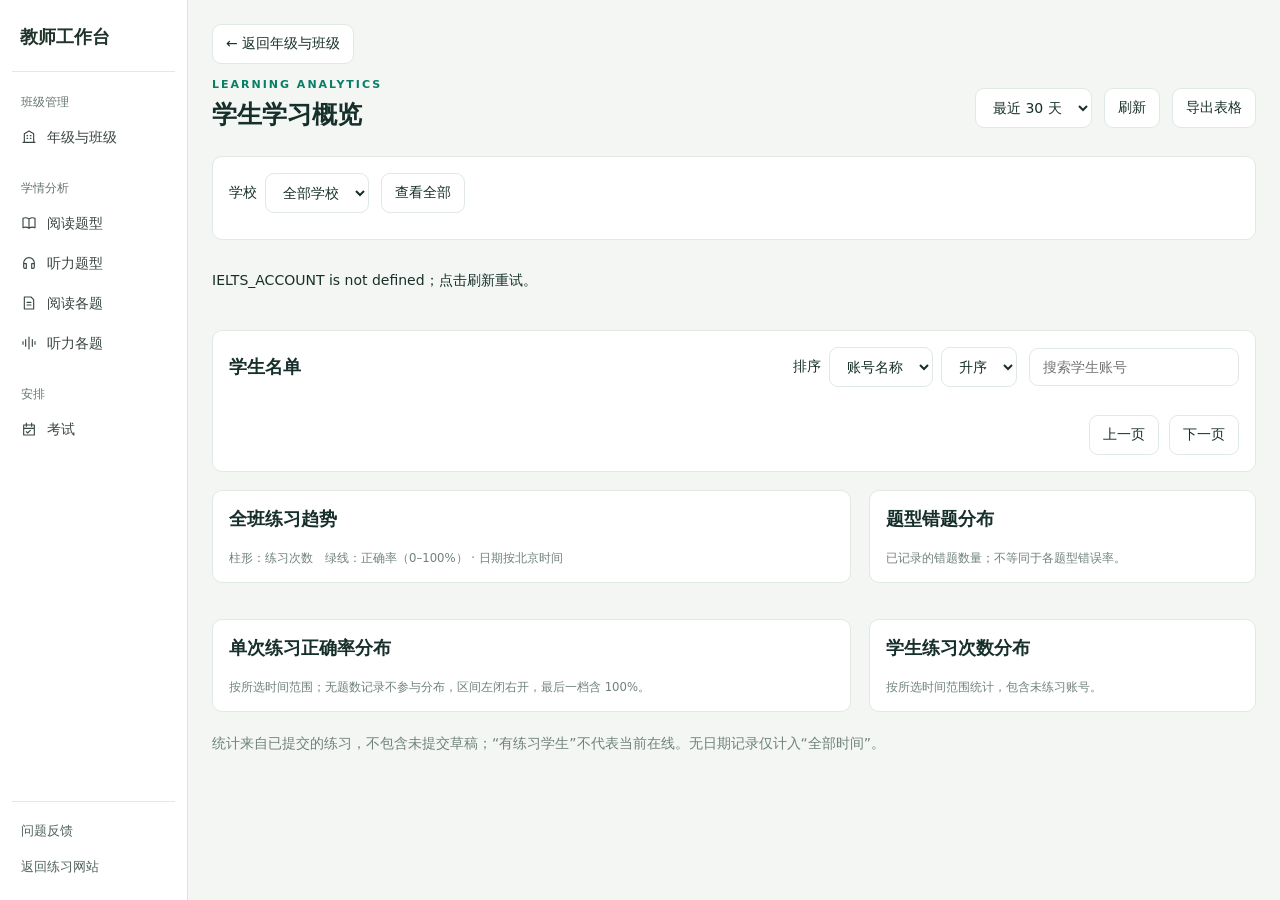
==== server/admin.html @ 612aeb86 "Publish anonymized IELTS application source and documentation" ====
<!doctype html><html lang="zh-CN"><head>
<script>globalThis.IELTS_ASSET_VERSION="20261104-cache55";</script><meta charset="utf-8"><meta name="viewport" content="width=device-width,initial-scale=1"><title>教师工作台 · IELTS</title><script src="/account-bootstrap.js?release=20261104-cache55"></script>
<style>
:root{--ink:#172f2a;--muted:#70827b;--green:#087e66;--line:#e1e9e4}*{box-sizing:border-box}body{margin:0;background:#f3f6f3;color:var(--ink);font:14px system-ui,-apple-system,sans-serif}button,input,select{font:inherit}button,select,input{border:1px solid var(--line);background:white;border-radius:9px;padding:10px 13px;color:var(--ink)}button{cursor:pointer}button:hover{border-color:var(--green)}button:disabled{opacity:.5;cursor:wait}button.active,.primary{background:var(--green);color:white;border-color:var(--green)}aside{position:fixed;inset:0 auto 0 0;width:216px;background:#143d33;color:#d7e8de;padding:32px 22px;display:flex;flex-direction:column;gap:16px}aside strong{font-size:24px;letter-spacing:1px;color:white}aside small{color:#a7c3b6;line-height:1.7}aside a{color:#d7e8de;margin-top:auto}aside button{text-align:left;background:#285044;color:white;border:0}main{margin-left:216px;padding:34px 36px;max-width:1640px}header,.toolbar{display:flex;justify-content:space-between;align-items:center;gap:12px;flex-wrap:wrap}h1{font-size:29px;margin:7px 0}h2{font-size:18px;margin:0 0 18px}h3{font-size:15px}p,small,.muted{color:var(--muted)}p{line-height:1.7}.eyebrow{letter-spacing:2px;font-size:11px;color:var(--green);font-weight:700}.cards{display:grid;grid-template-columns:repeat(4,1fr);gap:16px;margin:22px 0}.card,.panel{background:white;border:1px solid var(--line);border-radius:15px;padding:22px}.card strong{display:block;font-size:30px;margin:10px 0 4px;letter-spacing:-1px}.card span{color:var(--muted)}.grid{display:grid;grid-template-columns:1.65fr 1fr;gap:18px;margin-bottom:20px}.panel{min-width:0;margin-bottom:18px}.grid .panel{margin:0}.chart{width:100%;height:230px;display:block}.empty{text-align:center;color:var(--muted);padding:50px 20px}.table{overflow:auto}table{width:100%;border-collapse:collapse;text-align:left;font-size:13px}th{color:var(--muted);background:#f8faf8;font-weight:500}td,th{padding:14px 12px;border-bottom:1px solid var(--line);white-space:nowrap}td.wrap{white-space:normal;min-width:150px;max-width:360px;overflow-wrap:anywhere}.person{font-weight:650}.barrow{display:grid;grid-template-columns:120px 1fr 35px;gap:10px;align-items:center;margin:17px 0}.bar{height:9px;border-radius:8px;background:#edf2ee;overflow:hidden}.bar i{display:block;height:100%;background:#dc8b57;border-radius:8px}.badge{color:var(--green);background:#e6f4ee;padding:4px 8px;border-radius:6px}.error{color:#b03f39}.ok{color:var(--green)}#status{min-height:24px;padding-top:14px}#detailTitle{margin:0}#search{width:210px}.bottom{margin-top:16px;display:flex;gap:10px;align-items:center;justify-content:flex-end}dialog{border:1px solid var(--line);border-radius:16px;width:min(1000px,94vw);max-height:88vh;padding:26px;color:var(--ink)}dialog::backdrop{background:#102b2580}#answerBody{margin-top:20px}pre{white-space:pre-wrap;overflow-wrap:anywhere;background:#f7f9f7;padding:16px;max-height:300px;overflow:auto}details{margin-top:16px}summary{cursor:pointer}a{color:var(--green)}@media(max-width:1000px){aside{width:160px;padding:25px 15px}main{margin-left:160px;padding:24px 20px}.grid{grid-template-columns:1fr}}@media(max-width:650px){aside{position:static;width:auto;padding:15px;flex-direction:row;align-items:center}aside small{display:none}aside strong{font-size:18px}aside a{margin:0 0 0 auto}main{margin:0;padding:18px 12px}.cards{grid-template-columns:repeat(2,1fr);gap:9px}.card{padding:16px}.card strong{font-size:25px}h1{font-size:23px}.panel{padding:16px}.chart{height:200px}}
#sideNav{display:flex;flex-direction:column;gap:10px}#sideNav button.active{background:var(--green)}#overviewView[hidden],#chartView[hidden],#passageToolbar[hidden]{display:none}#chartBoard{display:grid;grid-template-columns:repeat(auto-fill,minmax(440px,1fr));gap:12px;align-items:start}.acc-card{padding:14px 16px}.acc-card h3{margin:0 0 4px}.acc-head,.acc-row{grid-template-columns:108px minmax(80px,1fr) 64px 58px}.acc-head{display:grid;gap:8px;color:var(--muted);font-size:12px;margin-top:8px}.acc-row{margin:7px 0}.acc-row span,.acc-fraction,.acc-row strong{font-variant-numeric:tabular-nums}.acc-fraction{text-align:right;color:#526860}.acc-row strong{text-align:right}.acc-row .bar{height:10px}.acc-row .bar i{background:var(--green)}.acc-row.low .bar i{background:#b03f39}.acc-row.low strong{color:#b03f39}.acc-q{grid-template-columns:72px minmax(80px,1fr) 64px 58px}

/* Compact teacher workspace; existing calculation and filters unchanged. */
aside{padding:24px 16px;width:204px;overflow-y:auto}aside a{margin-top:8px}aside a:last-child{margin-top:auto}main{margin-left:204px;padding:24px;max-width:1800px}#sideNav button{padding:12px;line-height:1.4}h1{font-size:25px}header p{margin:6px 0}.panel,.card{border-radius:10px;padding:16px}.cards{gap:12px;margin:16px 0}.card strong{font-size:26px;margin:6px 0}.toolbar{justify-content:flex-start;gap:12px}.toolbar label{display:inline-flex;gap:8px;align-items:center}main>header{align-items:center}main>header>.toolbar{margin-left:auto}#scopeNote{margin:10px 0 0}#studentListPanel .toolbar h2{margin:0 auto 0 0}#studentListPanel>.toolbar{margin-bottom:12px}.table{max-height:60vh;overscroll-behavior:contain}th{position:sticky;top:0;z-index:1;background:#f2f6f3}td,th{padding:11px 12px}tbody tr:hover{background:#f3f8f5}button:focus-visible,a:focus-visible,input:focus-visible,select:focus-visible{outline:2px solid #087e66;outline-offset:3px}#chartBoard{grid-template-columns:repeat(auto-fit,minmax(min(100%,390px),1fr))}#passageToolbar{margin-bottom:16px}#passagePick{max-width:min(680px,70vw)}
@media(max-width:1000px){aside{width:180px}main{margin-left:180px;padding:18px}.cards{grid-template-columns:repeat(2,1fr)}}
@media(max-width:650px){aside{position:static;width:auto;display:flex;flex-wrap:wrap;padding:12px;gap:10px}aside small{display:none}#sideNav{width:100%;display:grid;grid-template-columns:1fr 1fr;gap:6px}aside a,aside a:last-child{margin:0}main{margin:0;padding:12px}.toolbar label{flex-wrap:wrap}.toolbar input{max-width:100%}.acc-head,.acc-row{grid-template-columns:86px minmax(35px,1fr) 54px 52px;gap:6px}.acc-q{grid-template-columns:60px minmax(35px,1fr) 54px 52px}.table{max-height:65vh}#studentListPanel .toolbar{width:100%}#search{width:100%}}
aside{width:188px;padding:14px 10px 12px;gap:0;background:#102e28}main{margin-left:188px}.side-brand{display:flex;align-items:baseline;justify-content:space-between;gap:8px;padding:2px 8px 10px}.side-brand strong{font-size:15px;letter-spacing:0}.side-brand span{color:#8fb5a6;font-size:11px;letter-spacing:.08em}.side-label{margin:12px 8px 4px;color:#8fb5a6;font-size:11px;letter-spacing:.14em}#sideNav{gap:2px}#sideNav button{padding:8px 10px;border:0;border-radius:8px;background:transparent;color:#d7e8de;line-height:1.3;font-size:13px}#sideNav button:hover{background:#1c4b3f;border-color:transparent}#sideNav button.active{background:#e7f6ef;color:#0b5b49;font-weight:650}#sideNav button.active:hover{border-color:transparent}.side-links{margin-top:16px;display:flex;flex-direction:column;gap:2px;padding-top:10px;border-top:1px solid #24584a}.side-links a{margin:0;padding:8px 10px;border-radius:8px;color:#c5ddd2;text-decoration:none;font-size:13px}.side-links a:hover{background:#1c4b3f;color:white}
@media(max-width:1000px){aside{width:172px}main{margin-left:172px}}
@media(max-width:650px){aside{width:auto;padding:10px 12px;gap:8px}main{margin:0}.side-brand{width:100%;padding:0 4px}#overview,.side-label{grid-column:1/-1}.side-label{margin:6px 4px 0}.side-links{width:100%;margin-top:0;flex-direction:row;border-top:0;padding-top:0}}
</style>
<style>
/* 92fokjwdsadboi32rdfw */
aside.teacher-rail{background:#fff;color:#26352f;border-right:1px solid #dde3df;padding:24px 12px 16px}
.teacher-rail .side-brand{display:flex;align-items:center;padding:0 8px 22px;border-bottom:1px solid #e4e9e6}
.teacher-rail .side-brand strong{color:#20342b;font-size:18px;line-height:1.4;font-weight:650;letter-spacing:0}
.teacher-rail #sideNav{gap:2px}
.teacher-rail .side-label{margin:22px 9px 5px;color:#66756d;font-size:12px;font-weight:500;letter-spacing:0}
.teacher-rail #sideNav button{display:flex;align-items:center;gap:10px;padding:9px;min-height:38px;border-radius:6px;color:#39463f;background:transparent;font-size:14px;font-weight:400}
.teacher-rail #sideNav button::before{content:'';width:16px;height:16px;flex:none;background:currentColor;mask:var(--nav-icon) center/contain no-repeat;-webkit-mask:var(--nav-icon) center/contain no-repeat}
.teacher-rail #sideNav button:hover,.teacher-rail .side-links a:hover{background:#f1f4f2;color:#263a30}
.teacher-rail #sideNav button.active{background:#204c39;color:white;font-weight:600}
.teacher-rail button:focus-visible,.teacher-rail a:focus-visible{outline:2px solid #448466;outline-offset:-2px}
.teacher-rail .side-links{margin-top:auto;padding-top:12px;border-color:#e4e9e6}
.teacher-rail .side-links a{margin:0;padding:8px 9px;color:#516259;font-size:13px}
.teacher-rail .nav-toggle{display:none}
@media(max-width:650px){
aside.teacher-rail{padding:8px 12px;border-bottom:1px solid #d9e2dd}
.teacher-rail .side-brand{padding:0;border:0}
.teacher-rail .nav-toggle{display:block;margin-left:auto;background:white;color:#284538;border:1px solid #cad7d0;padding:6px 12px}
.teacher-rail .nav-toggle[aria-expanded=false]{background:white}
.teacher-rail:not(.nav-open) #sideNav,.teacher-rail:not(.nav-open) .side-links{display:none}
.teacher-rail .side-links{margin-top:4px}.teacher-rail .side-label{margin:8px 8px 0}
}
#overview{--nav-icon:url("data:image/svg+xml,%3Csvg xmlns='http://www.w3.org/2000/svg' viewBox='0 0 24 24' fill='none' stroke='black' stroke-width='1.7' stroke-linejoin='round' stroke-linecap='round'%3E%3Cpath d='M3 20h18M5 20V7l7-4 7 4v13M9 10h1m4 0h1m-6 4h1m4 0h1'/%3E%3C/svg%3E")}
#navReadingTypes{--nav-icon:url("data:image/svg+xml,%3Csvg xmlns='http://www.w3.org/2000/svg' viewBox='0 0 24 24' fill='none' stroke='black' stroke-width='1.7' stroke-linejoin='round' stroke-linecap='round'%3E%3Cpath d='M3 5q5-2 9 1 4-3 9-1v14q-5-2-9 1-4-3-9-1zM12 6v14'/%3E%3C/svg%3E")}
#navListeningTypes{--nav-icon:url("data:image/svg+xml,%3Csvg xmlns='http://www.w3.org/2000/svg' viewBox='0 0 24 24' fill='none' stroke='black' stroke-width='1.7' stroke-linejoin='round' stroke-linecap='round'%3E%3Cpath d='M4 14v-2a8 8 0 0116 0v2M4 13h4v7H6q-2 0-2-2zM20 13h-4v7h2q2 0 2-2z'/%3E%3C/svg%3E")}
#navPassage{--nav-icon:url("data:image/svg+xml,%3Csvg xmlns='http://www.w3.org/2000/svg' viewBox='0 0 24 24' fill='none' stroke='black' stroke-width='1.7' stroke-linejoin='round' stroke-linecap='round'%3E%3Cpath d='M5 3h10l4 4v14H5zM9 11h6m-6 4h6'/%3E%3C/svg%3E")}
#navListeningPassage{--nav-icon:url("data:image/svg+xml,%3Csvg xmlns='http://www.w3.org/2000/svg' viewBox='0 0 24 24' fill='none' stroke='black' stroke-width='1.7' stroke-linejoin='round' stroke-linecap='round'%3E%3Cpath d='M3 10v4m4-7v10m5-14v18m5-14v10m4-7v4'/%3E%3C/svg%3E")}
#navExams{--nav-icon:url("data:image/svg+xml,%3Csvg xmlns='http://www.w3.org/2000/svg' viewBox='0 0 24 24' fill='none' stroke='black' stroke-width='1.7' stroke-linejoin='round' stroke-linecap='round'%3E%3Cpath d='M4 6h16v15H4zM8 3v5m8-5v5M4 11h16m-12 5 2 2 4-4'/%3E%3C/svg%3E")}
#subtitle:empty{display:none}</style></head><body>
<aside class="teacher-rail"><div class="side-brand"><strong>教师工作台</strong><button class="nav-toggle" type="button" aria-expanded="false" aria-controls="sideNav">导航</button></div><nav id="sideNav" aria-label="工作台"><div class="side-label">班级管理</div><button id="overview" type="button">年级与班级</button><div class="side-label">学情分析</div><button id="navReadingTypes" type="button" title="阅读题型正确率">阅读题型</button><button id="navListeningTypes" type="button" title="听力题型正确率">听力题型</button><button id="navPassage" type="button" title="阅读各题正确率">阅读各题</button></nav><div class="side-links"><a href="/admin/feedback">问题反馈</a><a href="/">返回练习网站</a></div></aside><script>
(() => {
 const rail=document.querySelector('.teacher-rail'), toggle=rail.querySelector('.nav-toggle');
 function expand(open){rail.classList.toggle('nav-open',open);toggle.setAttribute('aria-expanded',String(open));}
 toggle.onclick=()=>expand(toggle.getAttribute('aria-expanded')==='false');
 rail.querySelector('nav').addEventListener('click',event=>{if(event.target.closest('button'))expand(false);});
})();
</script>
<main><nav id="studentNav" hidden style="margin-bottom:18px"><button id="backToList">← 返回学生名单</button> <span id="studentCrumb"></span></nav><header><div><div class="eyebrow">LEARNING ANALYTICS</div><h1 id="title">学生学习概览</h1><p id="subtitle"></p></div><div class="toolbar"><select id="range" aria-label="统计时间范围"><option value="7">最近 7 天</option><option value="30" selected>最近 30 天</option><option value="90">最近 90 天</option><option value="0">全部时间</option></select><button id="refresh">刷新</button><button id="export">导出表格</button></div></header>
<section class="panel" style="margin-top:18px"><div class="toolbar"><label>学校 <select id="schoolFilter" aria-label="筛选学校"><option value="">全部学校</option></select></label><label>年级 <select id="gradeFilter" aria-label="筛选年级"><option value="">全部年级</option><option>Pre</option><option>G10</option><option>G11</option><option>G12</option><option>English Dept.</option></select></label><label>班级 <select id="classFilter" aria-label="筛选班级"><option value="">全部班级</option><option value="1">1 班</option><option value="2">2 班</option><option value="3">3 班</option><option value="4">4 班</option><option value="5">5 班</option><option value="6">6 班</option><option value="7">7 班</option><option value="8">8 班</option><option value="9">9 班</option></select></label><button id="resetScope">查看全部</button></div><p id="scopeNote"></p></section><div id="overviewView"><div id="status" role="status" aria-live="polite"></div><div id="cards" class="cards"></div>
<div class="grid"><section class="panel"><h2 id="trendTitle">全班练习趋势</h2><small>柱形：练习次数　绿线：正确率（0–100%） · 日期按北京时间</small><div id="trend"></div></section><section class="panel"><h2>题型错题分布</h2><small>已记录的错题数量；不等同于各题型错误率。</small><div id="weak"></div></section></div>
<div id="moreCards" class="cards"></div><div class="grid"><section class="panel"><h2>单次练习正确率分布</h2><small>按所选时间范围；无题数记录不参与分布，区间左闭右开，最后一档含 100%。</small><div id="scoreBars"></div></section><section class="panel"><h2 id="engagementTitle">学生练习次数分布</h2><small id="engagementNote">按所选时间范围统计，包含未练习账号。</small><div id="engagementBars"></div></section></div><section class="panel"><div class="toolbar"><h2 id="listTitle">学生名单</h2><div class="toolbar"><label id="sortControls">排序 <select id="studentSort" aria-label="学生排序"><option value="name">账号名称</option><option value="accuracy">正确率</option><option value="records">练习次数</option><option value="totalQuestions">作答题数</option><option value="duration">累计用时</option><option value="lastPractice">最近练习</option></select> <select id="sortDirection" aria-label="排序方向"><option value="asc">升序</option><option value="desc">降序</option></select></label><input id="search" placeholder="搜索学生账号" aria-label="搜索学生或题目"></div></div><div id="table" class="table"></div><div class="bottom"><small id="pageInfo"></small><button id="prev">上一页</button><button id="next">下一页</button></div></section>
<p id="footnote">统计来自已提交的练习，不包含未提交草稿；“有练习学生”不代表当前在线。无日期记录仅计入“全部时间”。</p>
<section class="panel" id="extra" hidden></section></div>
<section id="chartView" hidden><p id="classChartNote">选择示例学校的年级后，每个班单独列出正确率。</p><div class="toolbar" id="passageToolbar" hidden><label>阅读篇目 <select id="passagePick" aria-label="选择阅读篇目"><option value="">先选择年级</option></select></label></div><div id="chartBoard"></div></section>
</main><div id="navigationLoading" role="status" hidden style="position:fixed;top:18px;left:50%;transform:translateX(-50%);z-index:100020;background:#143d33;color:white;padding:12px 20px;border-radius:12px;box-shadow:0 8px 28px #143d3328">正在加载…</div><dialog id="answers"><header><h2 id="detailTitle">作答明细</h2><button id="close">关闭</button></header><div id="answerBody"></div></dialog>
<script>
'use strict';const $=id=>document.getElementById(id);let users=[],student=null,page=0,visible=[],requestId=0,controller=null,listState=null,chartMode='';
const names={matching:'匹配题',headings:'标题匹配',multiple_choice:'选择题','multiple-choice':'选择题',true_false_not_given:'判断题',true_false:'判断题',gap_fill:'填空题',summary:'摘要填空',sentence_completion:'句子填空'};
function node(tag,text,cls){const e=document.createElement(tag);if(text!=null)e.textContent=String(text);if(cls)e.className=cls;return e;}
const n=v=>Number.isFinite(Number(v))?Math.max(0,Number(v)):0;
const pct=(c,q)=>q?((c/q)*100).toFixed(1)+'%':'—';const mins=s=>(n(s)/60).toFixed(1)+' 分钟';
function day(r){for(const k of ['completedAt','endTime','timestamp','date','startTime']){let v=r[k];if(!v)continue;if(typeof v==='number'&&v<1e11)v*=1000;const d=new Date(v);if(!isNaN(d))return new Date(+d+8*3600000).toISOString().slice(0,10);}return '';}
function cutoff(){const days=n($('range').value);return days?new Date(Date.now()+8*3600000-(days-1)*86400000).toISOString().slice(0,10):'';}
function inRange(d){const from=cutoff();return !from||!!d&&d>=from;}
function records(){return (student?.practice||[]).filter(r=>inRange(day(r))).sort((a,b)=>day(b).localeCompare(day(a)));}
function schoolKey(u){return u.school==='sample_school'?'sample_school':u.school==='other'?'other:'+u.schoolName:'missing';}
function profileLabel(u){return [u.schoolName||'未补充学校',u.grade,u.className?u.className+' 班':''].filter(Boolean).join(' · ');}
function schoolOptions(){const previous=$('schoolFilter').value,options=new Map([['','全部学校'],['sample_school','示例学校'],['missing','未补充学校']]);for(const u of users)if(u.school==='other')options.set(schoolKey(u),u.schoolName);$('schoolFilter').replaceChildren(...[...options].map(([value,label])=>{const e=node('option',label);e.value=value;return e;}));$('schoolFilter').value=options.has(previous)?previous:'';}
function cohort(){const school=$('schoolFilter').value,grade=$('gradeFilter').value,cl=$('classFilter').value;return users.filter(u=>(!school||schoolKey(u)===school)&&(!grade||u.grade===grade)&&(!cl||u.className===cl));}
function scopeControls(){const sample_school=$('schoolFilter').value==='sample_school';if(!sample_school){$('gradeFilter').value='';$('classFilter').value='';}if($('gradeFilter').value==='Pre'||$('gradeFilter').value==='English Dept.')$('classFilter').value='';$('schoolFilter').disabled=!!student;$('gradeFilter').disabled=!!student||!sample_school;$('classFilter').disabled=!!student||!sample_school||$('gradeFilter').value==='Pre'||$('gradeFilter').value==='English Dept.';$('scopeNote').textContent=student?profileLabel(student)+'；返回学生名单可恢复原来的筛选和位置。':`当前范围 ${cohort().length} 个账号；汇总、图表和导出按此范围统计。`;}
for(const id of ['schoolFilter','gradeFilter','classFilter'])$(id).onchange=()=>{if(id==='schoolFilter'){$('gradeFilter').value='';$('classFilter').value='';}if(id==='gradeFilter')$('classFilter').value='';page=0;render();};
$('resetScope').onclick=()=>{listState=null;$('schoolFilter').value='';$('gradeFilter').value='';$('classFilter').value='';page=0;$('search').value='';if(student)load(null,{navigate:true});else render();};
function stats(u){if(!$('range').value||$('range').value==='0')return u;const rows=(u.daily||[]).filter(d=>inRange(d.date));return rows.reduce((s,r)=>{for(const k of ['records','totalQuestions','correctAnswers','accuracyTotalQuestions','duration'])s[k]+=n(r[k]);return s;},{records:0,totalQuestions:0,correctAnswers:0,accuracyTotalQuestions:0,duration:0});}
function renderCards(items){$('cards').replaceChildren(...items.map(([title,value,note])=>{const e=node('div',null,'card');e.append(node('span',title),node('strong',value),node('small',note));return e;}));}
function trend(daily){const map=new Map();for(const d of daily.filter(d=>inRange(d.date))){const r=map.get(d.date)||{records:0,totalQuestions:0,correctAnswers:0,accuracyTotalQuestions:0};for(const k of Object.keys(r))r[k]+=n(d[k]);map.set(d.date,r);}const data=[...map].sort((a,b)=>a[0].localeCompare(b[0]));const root=$('trend');root.replaceChildren();if(!data.length){root.append(node('div','这个时间范围还没有练习记录','empty'));return;}const NS='http://www.w3.org/2000/svg',svg=document.createElementNS(NS,'svg');svg.setAttribute('viewBox','0 0 700 230');svg.setAttribute('role','img');svg.setAttribute('aria-label','练习次数和正确率趋势图');svg.classList.add('chart');const add=(tag,attrs,text)=>{const e=document.createElementNS(NS,tag);for(const [k,v]of Object.entries(attrs))e.setAttribute(k,v);if(text!=null)e.textContent=text;svg.append(e);return e;};const max=Math.max(4,Math.ceil(Math.max(...data.map(x=>x[1].records))/4)*4),w=620/data.length;for(let i=0;i<5;i++){const y=185-i*40;add('line',{x1:40,y1:y,x2:660,y2:y,stroke:'#e8eee9'});add('text',{x:4,y:y+4,fill:'#70827b','font-size':10},Math.round(max*i/4));add('text',{x:666,y:y+4,fill:'#70827b','font-size':10},i*25+'%');}let path='';data.forEach(([date,r],i)=>{const x=40+w*(i+.5),y=185-r.records/max*160;const rect=add('rect',{x:x-Math.min(w*.6,28)/2,y,width:Math.min(w*.6,28),height:185-y,fill:'#c6e4d6',rx:3});const title=document.createElementNS(NS,'title');title.textContent=`${date} · ${r.records} 次 · 正确率 ${pct(r.correctAnswers,r.accuracyTotalQuestions)}`;rect.append(title);if(r.accuracyTotalQuestions){const cy=185-r.correctAnswers/r.accuracyTotalQuestions*160;path+=(path?' L':'M')+x+','+cy;add('circle',{cx:x,cy,r:3,fill:'#087e66'});}if(i%Math.max(1,Math.ceil(data.length/6))===0)add('text',{x,y:212,'text-anchor':'middle',fill:'#70827b','font-size':11},date.slice(5));});add('path',{d:path,fill:'none',stroke:'#087e66','stroke-width':2});root.append(svg);}
function weak(errors){$('weak').replaceChildren();const list=Object.entries(errors).filter(x=>n(x[1])).sort((a,b)=>b[1]-a[1]).slice(0,6),max=Math.max(1,...list.map(x=>n(x[1])));if(!list.length){$('weak').append(node('div','暂无可用的题型错题数据','empty'));return;}for(const [k,v]of list){const row=node('div',null,'barrow'),bar=node('div',null,'bar'),fill=node('i');fill.style.width=n(v)/max*100+'%';bar.append(fill);row.append(node('span',names[k]||k),bar,node('strong',v));$('weak').append(row);}}
function render(){scopeControls();$('studentNav').hidden=!student;$('studentCrumb').textContent=student?student.name+' · 学习档案':'';$('sortControls').hidden=!!student;$('overview').textContent=student?'← 返回学生名单':'学生总体概览';$('title').textContent=student?student.name+' · 学习档案':'学生学习概览';$('subtitle').textContent=student?'':'';$('listTitle').textContent=student?'练习记录':'学生名单';$('trendTitle').textContent=student?'个人练习趋势':'所选学生练习趋势';$('search').placeholder=student?'搜索题目':'搜索学生账号';let s={records:0,totalQuestions:0,correctAnswers:0,accuracyTotalQuestions:0,duration:0},active=0;for(const u of student?[student]:cohort()){const v=stats(u);if(v.records)active++;for(const k of Object.keys(s))s[k]+=n(v[k]);}renderCards([[student?'练习次数':'有练习学生',student?s.records:active,student?'所选时间范围':`共 ${cohort().length} 个账号`],['作答题数',s.totalQuestions,`完成 ${s.records} 次练习`],['正确率',pct(s.correctAnswers,s.accuracyTotalQuestions),`答对 ${s.correctAnswers} 题`],['累计用时',mins(s.duration),'已提交练习计时']]);const split={reading:{records:0,totalQuestions:0,correctAnswers:0,accuracyTotalQuestions:0},listening:{records:0,totalQuestions:0,correctAnswers:0,accuracyTotalQuestions:0}};for(const u of student?[student]:cohort()){const rows=$('range').value==='0'?[u]:(u.daily||[]).filter(d=>inRange(d.date));for(const row of rows)for(const kind of ['reading','listening'])for(const key of Object.keys(split[kind]))split[kind][key]+=n(row.byType?.[kind]?.[key]);}const typedCards=['reading','listening'].map(kind=>{const x=split[kind],label=kind==='reading'?'阅读':'听力';return [label+'正确率',pct(x.correctAnswers,x.accuracyTotalQuestions),x.records+' 次练习 · '+x.totalQuestions+' 题'];});renderCards([[student?'练习次数':'有练习学生',student?s.records:active,student?'所选时间范围':`共 ${cohort().length} 个账号`],['作答题数',s.totalQuestions,`完成 ${s.records} 次练习`],...typedCards,['累计用时',mins(s.duration),'已提交练习计时']]);trend((student?[student]:cohort()).flatMap(u=>u.daily||[]));const errors={};for(const u of student?[student]:cohort()){const sources=$('range').value==='0'?[u]:(u.daily||[]).filter(d=>inRange(d.date));for(const row of sources)for(const [k,v]of Object.entries(row.errors||{}))errors[k]=(errors[k]||0)+n(v);}$('weak').previousElementSibling.textContent='所选时间范围内已记录的错题数量，不等同于错误率。';weak(errors);moreStats(s,active);$('extra').hidden=!student;if(student){$('extra').replaceChildren(node('h2','学习资料与草稿'));for(const [k,label]of [['goals.items','学习目标'],['vocab.words','生词'],['recovery.drafts','未提交草稿']]){const d=node('details');d.append(node('summary',label),node('pre',JSON.stringify(student.documents?.[k]??'暂无数据',null,2)));$('extra').append(d);}}renderTable();applyChartView();if(chartMode)loadClassCharts();}
function bars(id,rows){const root=$(id);root.replaceChildren();const max=Math.max(1,...rows.map(r=>r[1]));for(const [label,value]of rows){const row=node('div',null,'barrow'),bar=node('div',null,'bar'),fill=node('i');fill.style.width=value/max*100+'%';bar.append(fill);row.append(node('span',label),bar,node('strong',value));root.append(row);}}
function moreStats(s,active){const selected=student?[student]:cohort(),days=new Set(),dist=[0,0,0,0,0];for(const u of selected){for(const d of u.daily||[])if(inRange(d.date))days.add(d.date);const sources=$('range').value==='0'?[u]:(u.daily||[]).filter(d=>inRange(d.date));for(const row of sources)(row.distribution||[]).forEach((v,i)=>dist[i]+=n(v));}const items=[['有练习日期',days.size,'所选范围内去重日期'],['平均每次用时',s.records?mins(s.duration/s.records):'—','按已保存计时计算'],['平均每次题数',s.records?(s.totalQuestions/s.records).toFixed(1):'—','含当前保留的练习'],[student?'每个练习日次数':'学生练习覆盖率',student?(days.size?(s.records/days.size).toFixed(1):'—'):pct(active,cohort().length),student?'仅除以有练习的日期':'有练习账号 / 全部账号']];$('moreCards').replaceChildren(...items.map(([label,value,note])=>{const e=node('div',null,'card');e.append(node('span',label),node('strong',value),node('small',note));return e;}));bars('scoreBars',['0–20%','20–40%','40–60%','60–80%','80–100%'].map((label,i)=>[label,dist[i]]));const counts=student?(student.daily||[]).filter(d=>inRange(d.date)).map(d=>n(d.records)):cohort().map(u=>n(stats(u).records));$('engagementTitle').textContent=student?'练习日强度分布':'学生练习次数分布';$('engagementNote').textContent=student?'按有练习的日期统计，每档为每天完成次数。':'按所选时间范围统计，包含未练习账号。';bars('engagementBars',[['0 次',counts.filter(v=>v===0).length],['1–2 次',counts.filter(v=>v>=1&&v<=2).length],['3–5 次',counts.filter(v=>v>=3&&v<=5).length],['6–10 次',counts.filter(v=>v>=6&&v<=10).length],['11 次以上',counts.filter(v=>v>=11).length]]);}
function latestPractice(u){const dates=(u.daily||[]).filter(d=>inRange(d.date)&&n(d.records)>0).map(d=>d.date).sort();return dates.at(-1)||($('range').value==='0'?u.lastPractice:'')||'';}
function sortedStudents(list){const key=$('studentSort').value,dir=$('sortDirection').value==='asc'?1:-1;const cache=new Map(list.map(u=>[u.id,stats(u)]));const value=u=>{const s=cache.get(u.id);if(key==='name')return u.name;if(key==='accuracy')return n(s.totalQuestions)?n(s.correctAnswers)/n(s.accuracyTotalQuestions):null;if(key==='lastPractice')return latestPractice(u)||null;return n(s[key]);};return list.slice().sort((a,b)=>{const x=value(a),y=value(b);if(x==null||y==null)return x==null?(y==null?a.name.localeCompare(b.name,'zh-CN',{numeric:true}):1):-1;const order=typeof x==='string'?x.localeCompare(y,'zh-CN',{numeric:true}):x-y;return order*dir||a.name.localeCompare(b.name,'zh-CN',{numeric:true})||a.id.localeCompare(b.id);});}
function rememberList(){return {page,scroll:window.scrollY,search:$('search').value,range:$('range').value,school:$('schoolFilter').value,grade:$('gradeFilter').value,cl:$('classFilter').value,sort:$('studentSort').value,direction:$('sortDirection').value};}
function restoreList(saved){page=saved.page;$('search').value=saved.search;$('range').value=saved.range;$('schoolFilter').value=saved.school;$('gradeFilter').value=saved.grade;$('classFilter').value=saved.cl;$('studentSort').value=saved.sort;$('sortDirection').value=saved.direction;}
function renderTable(){const term=$('search').value.toLowerCase();visible=student?records().filter(r=>String(r.title||r.examId||'').toLowerCase().includes(term)):sortedStudents(cohort().filter(u=>u.name.toLowerCase().includes(term)));const table=node('table'),head=node('thead'),tr=node('tr');for(const h of student?['题目','日期','正确 / 总题数','正确率','用时','']:['学生账号','学校 / 年级 / 班级','练习次数','正确率','累计用时','最近练习',''])tr.append(node('th',h));head.append(tr);table.append(head);const body=node('tbody');page=Math.min(page,Math.max(0,Math.ceil(visible.length/20)-1));for(const u of visible.slice(page*20,page*20+20)){const row=node('tr'),s=student?u:stats(u),values=student?[u.title||u.examId||'未命名练习',day(u)||'无日期',`${n(u.correctAnswers)} / ${n(u.totalQuestions)}`,pct(n(u.correctAnswers),n(u.totalQuestions)),mins(u.duration)]:[u.name,profileLabel(u),n(s.records),pct(n(s.correctAnswers),n(s.accuracyTotalQuestions)),mins(s.duration),latestPractice(u)||'所选范围无练习'];values.forEach((v,i)=>row.append(node('td',v,i===0?'person wrap':'')));const td=node('td'),b=node('button',student?'查看作答':'学习档案');b.dataset.studentId=student?'':u.id;b.onclick=()=>student?showAnswers(u):loadStudent(u.id);td.append(b);row.append(td);body.append(row);}table.append(body);$('table').replaceChildren(table);if(!visible.length)$('table').append(node('div','暂无匹配记录','empty'));$('pageInfo').textContent=`${visible.length} 条 · 第 ${page+1} / ${Math.max(1,Math.ceil(visible.length/20))} 页`;$('prev').disabled=page===0;$('next').disabled=(page+1)*20>=visible.length;}
function text(v){return v==null?'—':typeof v==='object'?JSON.stringify(v):String(v);}
function showAnswers(record){const d=student.details.find(x=>x.recordId===record.id)||{},a=student.annotations.find(x=>x.recordId===record.id)||{};$('detailTitle').textContent=record.title||record.examId||'作答明细';const root=$('answerBody');root.replaceChildren(node('p',`${day(record)||'无日期'} · 正确率 ${pct(n(record.correctAnswers),n(record.totalQuestions))} · ${mins(record.duration)}`));for(const part of d.suiteEntries?.length?d.suiteEntries:[d]){if(part!==d)root.append(node('h3',part.title||part.examId||'套题篇目'));const answers=part.answers||{},correct=part.correctAnswerMap||{},comparison=part.answerComparison||part.answerDetails||{},keys=new Set([...Object.keys(answers),...Object.keys(correct),...Object.keys(comparison)]);const t=node('table'),h=node('tr');['题号','学生答案','参考答案','结果'].forEach(v=>h.append(node('th',v)));t.append(h);for(const k of [...keys].sort((a,b)=>a.localeCompare(b,undefined,{numeric:true}))){const c=comparison[k]||{},r=node('tr'),result=c.isCorrect??c.correct;[k,text(c.userAnswer??c.answer??answers[k]),text(c.correctAnswer??c.expectedAnswer??correct[k]),typeof result==='boolean'?(result?'正确':'错误'):'未记录判定'].forEach((v,i)=>r.append(node('td',v,i===3?(result===true?'ok':result===false?'error':'muted'):'wrap')));t.append(r);}root.append(keys.size?t:node('p','这条历史记录没有逐题作答详情。'));}const replay=node('button','在模拟页面查看作答（只读）','primary');replay.onclick=()=>window.open('/?teacherUser='+encodeURIComponent(student.id)+'&teacherRecord='+encodeURIComponent(record.id),'_blank','noopener');root.prepend(replay);const notes=node('details');notes.append(node('summary','笔记与批注'),node('pre',JSON.stringify(a,null,2)));root.append(notes);const raw=node('details');raw.append(node('summary','完整记录（含旧格式详情）'),node('pre',JSON.stringify({record,detail:d},null,2)));root.append(raw);$('answers').showModal();}
async function load(id=null,options={}){
 controller?.abort();controller=new AbortController();const seq=++requestId;
 const changing=(student?.id||null)!==id;const previousScroll=window.scrollY;
 $('refresh').disabled=true;$('export').disabled=true;$('status').textContent='数据加载中，请稍等…';
 $('navigationLoading').textContent=id?'正在加载学生档案…':'正在加载学生名单…';$('navigationLoading').hidden=false;
 try{
  const r=await fetch('/api/admin/data'+(id?'?user='+encodeURIComponent(id):''),{headers:{'X-IELTS-User':IELTS_ACCOUNT.id},signal:controller.signal});
  const data=await r.json();if(!r.ok)throw Error(data.error||'加载失败');if(seq!==requestId)return;
  if(id){if(!data.users?.[0])throw Error('学生不存在');student=data.users[0];}
  else{users=data.users;student=null;schoolOptions();}
  if(changing){page=0;$('search').value='';}
  if(!id&&listState&&changing)restoreList(listState);
  render();$('status').textContent='更新于 '+new Date().toLocaleTimeString('zh-CN');
  if(options.navigate){const url=new URL(location.href);if(id)url.searchParams.set('student',id);else url.searchParams.delete('student');history.pushState(null,'',url);}
  const scroll=!id&&listState&&changing?listState.scroll:changing?0:previousScroll;
  requestAnimationFrame(()=>{if(seq!==requestId)return;window.scrollTo({top:scroll,behavior:'instant'});if(changing&&id){$('title').tabIndex=-1;$('title').focus({preventScroll:true});}});
 }catch(e){if(e.name!=='AbortError'&&seq===requestId)$('status').textContent=e.message+'；点击刷新重试。';}
 finally{if(seq===requestId){$('refresh').disabled=false;$('export').disabled=false;$('navigationLoading').hidden=true;}}
}
function loadStudent(id){if(!student)listState=rememberList();return load(id,{navigate:true});}
function returnToList(){return load(null,{navigate:!!student});}
$('overview').onclick=()=>{chartMode='';if(student)return returnToList();render();};$('backToList').onclick=returnToList;
$('refresh').onclick=()=>load(student?.id||null);
$('range').onchange=()=>{page=0;render();};
$('search').oninput=()=>{page=0;renderTable();};
$('studentSort').onchange=()=>{$('sortDirection').value=$('studentSort').value==='name'?'asc':'desc';page=0;renderTable();};
$('sortDirection').onchange=()=>{page=0;renderTable();};
$('prev').onclick=()=>{page--;renderTable();};$('next').onclick=()=>{page++;renderTable();};$('close').onclick=()=>$('answers').close();
history.scrollRestoration='manual';addEventListener('popstate',()=>{const id=new URL(location.href).searchParams.get('student');if(!student&&id)listState=rememberList();load(id);});
$('export').onclick=()=>{const rows=student?[['题目','日期','总题数','正确题数','用时秒'],...visible.map(r=>[r.title||r.examId,day(r),r.totalQuestions,r.correctAnswers,r.duration])]:[['账号','学校','年级','班级','练习次数','总题数','正确题数','用时秒'],...visible.map(u=>{const s=stats(u);return[u.name,u.schoolName||'未补充',u.grade||'',u.className||'',s.records,s.totalQuestions,s.correctAnswers,s.duration];})];const csv='\uFEFF'+rows.map(r=>r.map(v=>'"'+String(v??'').replace(/^[=+@\-\t\r]/,"'$&").replaceAll('"','""')+'"').join(',')).join('\r\n');const url=URL.createObjectURL(new Blob([csv],{type:'text/csv;charset=utf-8'})),a=node('a');a.href=url;a.download=(student?'学生练习记录':'班级学习统计')+'.csv';a.click();setTimeout(()=>URL.revokeObjectURL(url),1000);};load(new URL(location.href).searchParams.get('student'));
</script><script>
let classChartSeq=0,classChartData=null;
const chartCopy={reading:['阅读题型正确率','按答对题数占作答题数计算。'],listening:['听力题型正确率','按答对题数占作答题数计算。'],passage:['阅读各题正确率','']};
function applyChartView(){const on=!!chartMode;$('overviewView').hidden=on;$('chartView').hidden=!on;$('passageToolbar').hidden=chartMode!=='passage';$('export').hidden=on;$('overview').classList.toggle('active',!on);for(const [id,mode] of [['navReadingTypes','reading'],['navListeningTypes','listening'],['navPassage','passage']])$(id).classList.toggle('active',chartMode===mode);if(on){const pair=chartCopy[chartMode];$('title').textContent=pair[0];$('subtitle').textContent=pair[1];}}
function accuracyCard(title,rows,questionOrder){const card=node('div',null,'panel acc-card');card.append(node('h3',title));if(!rows.length){card.append(node('div','这个班在当前范围没有可统计的作答','empty'));return card;}const head=node('div',null,'acc-head');[questionOrder?'题号':'题型','正确率',questionOrder?'答对/人数':'答对/题数','百分比'].forEach(label=>head.append(node('span',label)));card.append(head);for(const row of rows){const line=node('div',null,'barrow acc-row'+(questionOrder?' acc-q':'')+(row.value<50?' low':'')),bar=node('div',null,'bar'),fill=node('i');fill.style.width=Math.max(0,Math.min(100,row.value))+'%';bar.append(fill);const count=row.count?row.count[0]+'/'+row.count[1]:'—';line.append(node('span',row.axis),bar,node('span',count,'acc-fraction'),node('strong',row.value+'%'));card.append(line);}return card;}
function paintAccuracy(chart,sort){const root=$('chartBoard');root.replaceChildren();const selected=$('classFilter').value;const series=(chart?.series||[]).filter(item=>!selected||item.className===selected);if(!series.length){root.append(node('div','这个范围还没有可统计的正确率','empty'));return;}for(const item of series){const rows=[];(chart.axes||[]).forEach((axis,i)=>{if(item.values[i]!=null)rows.push({axis,value:item.values[i],count:(item.counts||[])[i]});});if(sort)rows.sort((a,b)=>a.value-b.value||String(a.axis).localeCompare(String(b.axis),'zh-CN'));root.append(accuracyCard(item.name,rows,!sort));}}
function paintPassageChoices(){const pick=$('passagePick');const passages=(classChartData?.passages||[]).filter(item=>item.kind==='reading');const previous=pick.value;pick.replaceChildren(...(passages.length?passages:[{examId:'',title:'暂无阅读篇目'}]).map(item=>{const option=node('option',item.title+(item.attempts?' · '+item.attempts+' 次':''));option.value=item.examId||item.title;return option;}));if(passages.some(item=>(item.examId||item.title)===previous))pick.value=previous;return passages.find(item=>(item.examId||item.title)===pick.value)||passages[0]||null;}
function paintCurrentChart(){if(chartMode==='reading')paintAccuracy(classChartData?.readingTypes,true);else if(chartMode==='listening')paintAccuracy(classChartData?.listeningTypes,true);else if(chartMode==='passage'){const current=paintPassageChoices();if(!current){$('chartBoard').replaceChildren(node('div','选择年级后显示各班各题正确率','empty'));return;}paintAccuracy(current,false);}}
async function loadClassCharts(){if(!chartMode)return;applyChartView();const grade=$('gradeFilter').value,school=$('schoolFilter').value;if(student||school!=='sample_school'||!grade){$('classChartNote').textContent='先把学校选成示例学校，再选择年级。Pre 和 English Dept. 按整个年级统计。';$('chartBoard').replaceChildren();return;}const seq=++classChartSeq;$('classChartNote').textContent='正在计算各班正确率…';try{const response=await fetch('/api/admin/class-charts?grade='+encodeURIComponent(grade)+'&days='+encodeURIComponent($('range').value||'0'),{headers:{'X-IELTS-User':IELTS_ACCOUNT.id},cache:'no-store'});const data=await response.json();if(!response.ok)throw Error(data.error||'加载失败');if(seq!==classChartSeq||!chartMode)return;classChartData=data;const selected=$('classFilter').value;$('classChartNote').textContent=(selected?selected+' 班':grade)+' · 整次正确题数为 0 的练习不计入。'+(chartMode==='passage'?'各题按题号排列。':'题型按正确率从低到高。');paintCurrentChart();}catch(error){if(seq===classChartSeq)$('classChartNote').textContent=error.message||'正确率加载失败';}}
function openChart(mode){chartMode=mode;if(student)return returnToList();render();}
$('navReadingTypes').onclick=()=>openChart('reading');$('navListeningTypes').onclick=()=>openChart('listening');$('navPassage').onclick=()=>openChart('passage');$('passagePick').onchange=()=>{if(chartMode==='passage'&&classChartData)paintCurrentChart();};
</script><script>
(function(){const panel=document.getElementById('listTitle').closest('section');panel.id='studentListPanel';document.getElementById('cards').after(panel);document.getElementById('overview').textContent='年级与班级';})();
</script><script src="/js/teacherClassHome.js?v=20261103-class-home-3&release=20261104-cache55"></script><script src="/js/teacherGradeCharts.js?v=20261104-admin61&release=20261104-cache55"></script><script src="/js/teacherExams.js?v=20261104-exam-charts-71&release=20261104-exam-charts-71"></script></body></html>
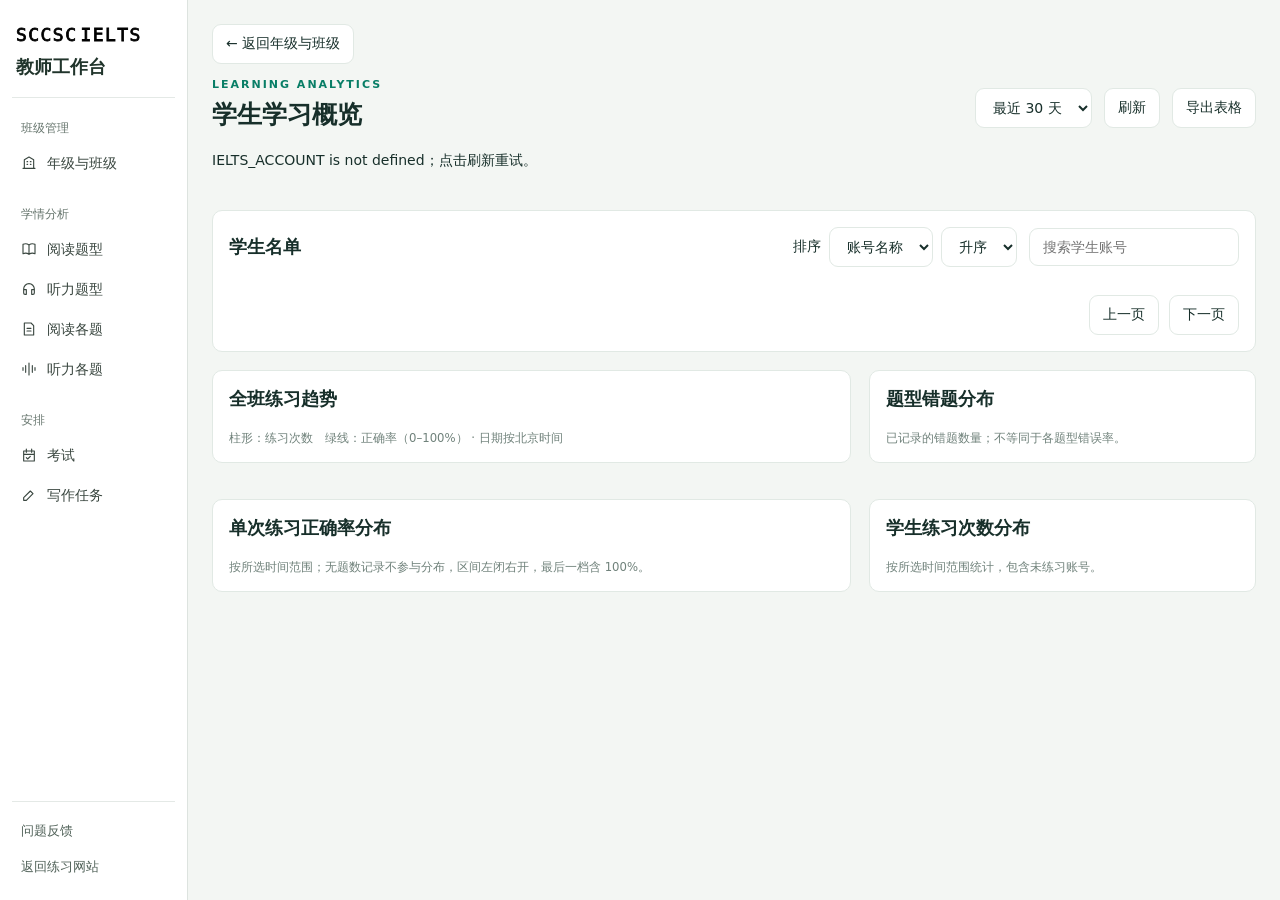
==== commit cb8685b8: "Add listening practice suites and update anonymized learning and teaching tools" ====
--- a/server/admin.html
+++ b/server/admin.html
@@ -14,8 +14,22 @@
 </style>
 <style>
 /* 92fokjwdsadboi32rdfw */
+@font-face{font-family:"Geist Pixel Square";src:url("/assets/fonts/geist-pixel/GeistPixel-Square.woff2") format("woff2");font-display:swap}
+@font-face{font-family:"Geist Pixel Grid";src:url("/assets/fonts/geist-pixel/GeistPixel-Grid.woff2") format("woff2");font-display:swap}
+@font-face{font-family:"Geist Pixel Circle";src:url("/assets/fonts/geist-pixel/GeistPixel-Circle.woff2") format("woff2");font-display:swap}
+@font-face{font-family:"Geist Pixel Triangle";src:url("/assets/fonts/geist-pixel/GeistPixel-Triangle.woff2") format("woff2");font-display:swap}
+@font-face{font-family:"Geist Pixel Line";src:url("/assets/fonts/geist-pixel/GeistPixel-Line.woff2") format("woff2");font-display:swap}
 aside.teacher-rail{background:#fff;color:#26352f;border-right:1px solid #dde3df;padding:24px 12px 16px}
-.teacher-rail .side-brand{display:flex;align-items:center;padding:0 8px 22px;border-bottom:1px solid #e4e9e6}
+.teacher-rail .side-brand{display:flex;flex-direction:column;align-items:stretch;gap:4px;padding:2px 4px 18px;border-bottom:1px solid #e4e9e6}
+.teacher-rail .side-brand-row{display:flex;align-items:center}
+.teacher-rail .rail-pixel{margin:0 0 6px;display:flex;align-items:baseline;flex-wrap:nowrap;font-size:18px;line-height:1;letter-spacing:0;color:#000;font-weight:500}
+.teacher-rail .rail-pixel .px{font-size:18px;line-height:1;color:#000;font-weight:500;-webkit-text-stroke:.045em currentColor;paint-order:stroke fill}
+.teacher-rail .rail-pixel .px[data-font="0"]{font-family:"Geist Pixel Square",ui-monospace,monospace}
+.teacher-rail .rail-pixel .px[data-font="1"]{font-family:"Geist Pixel Grid",ui-monospace,monospace}
+.teacher-rail .rail-pixel .px[data-font="2"]{font-family:"Geist Pixel Circle",ui-monospace,monospace}
+.teacher-rail .rail-pixel .px[data-font="3"]{font-family:"Geist Pixel Triangle",ui-monospace,monospace}
+.teacher-rail .rail-pixel .px[data-font="4"]{font-family:"Geist Pixel Line",ui-monospace,monospace}
+.teacher-rail .rail-pixel .px-gap{width:.28em;flex:none}
 .teacher-rail .side-brand strong{color:#20342b;font-size:18px;line-height:1.4;font-weight:650;letter-spacing:0}
 .teacher-rail #sideNav{gap:2px}
 .teacher-rail .side-label{margin:22px 9px 5px;color:#66756d;font-size:12px;font-weight:500;letter-spacing:0}
@@ -41,20 +55,26 @@
 #navPassage{--nav-icon:url("data:image/svg+xml,%3Csvg xmlns='http://www.w3.org/2000/svg' viewBox='0 0 24 24' fill='none' stroke='black' stroke-width='1.7' stroke-linejoin='round' stroke-linecap='round'%3E%3Cpath d='M5 3h10l4 4v14H5zM9 11h6m-6 4h6'/%3E%3C/svg%3E")}
 #navListeningPassage{--nav-icon:url("data:image/svg+xml,%3Csvg xmlns='http://www.w3.org/2000/svg' viewBox='0 0 24 24' fill='none' stroke='black' stroke-width='1.7' stroke-linejoin='round' stroke-linecap='round'%3E%3Cpath d='M3 10v4m4-7v10m5-14v18m5-14v10m4-7v4'/%3E%3C/svg%3E")}
 #navExams{--nav-icon:url("data:image/svg+xml,%3Csvg xmlns='http://www.w3.org/2000/svg' viewBox='0 0 24 24' fill='none' stroke='black' stroke-width='1.7' stroke-linejoin='round' stroke-linecap='round'%3E%3Cpath d='M4 6h16v15H4zM8 3v5m8-5v5M4 11h16m-12 5 2 2 4-4'/%3E%3C/svg%3E")}
+#navWriting{--nav-icon:url("data:image/svg+xml,%3Csvg xmlns='http://www.w3.org/2000/svg' viewBox='0 0 24 24' fill='none' stroke='black' stroke-width='1.7' stroke-linejoin='round' stroke-linecap='round'%3E%3Cpath d='M4 20h4l10-10-4-4L4 16zM14 6l4 4'/%3E%3C/svg%3E")}
 #subtitle:empty{display:none}</style></head><body>
-<aside class="teacher-rail"><div class="side-brand"><strong>教师工作台</strong><button class="nav-toggle" type="button" aria-expanded="false" aria-controls="sideNav">导航</button></div><nav id="sideNav" aria-label="工作台"><div class="side-label">班级管理</div><button id="overview" type="button">年级与班级</button><div class="side-label">学情分析</div><button id="navReadingTypes" type="button" title="阅读题型正确率">阅读题型</button><button id="navListeningTypes" type="button" title="听力题型正确率">听力题型</button><button id="navPassage" type="button" title="阅读各题正确率">阅读各题</button></nav><div class="side-links"><a href="/admin/feedback">问题反馈</a><a href="/">返回练习网站</a></div></aside><script>
+<aside class="teacher-rail"><div class="side-brand"><p class="rail-pixel" aria-label="sample_school IELTS"><span class="px" data-font="0">S</span><span class="px" data-font="1">C</span><span class="px" data-font="2">C</span><span class="px" data-font="3">S</span><span class="px" data-font="4">C</span><span class="px-gap"></span><span class="px" data-font="0">I</span><span class="px" data-font="1">E</span><span class="px" data-font="2">L</span><span class="px" data-font="3">T</span><span class="px" data-font="4">S</span></p><div class="side-brand-row"><strong>教师工作台</strong><button class="nav-toggle" type="button" aria-expanded="false" aria-controls="sideNav">导航</button></div></div><nav id="sideNav" aria-label="工作台"><div class="side-label">班级管理</div><button id="overview" type="button">年级与班级</button><div class="side-label">学情分析</div><button id="navReadingTypes" type="button" title="阅读题型正确率">阅读题型</button><button id="navListeningTypes" type="button" title="听力题型正确率">听力题型</button><button id="navPassage" type="button" title="阅读各题正确率">阅读各题</button></nav><div class="side-links"><a href="/admin/feedback">问题反馈</a><a href="/">返回练习网站</a></div></aside><script>
 (() => {
  const rail=document.querySelector('.teacher-rail'), toggle=rail.querySelector('.nav-toggle');
+ const letters=[...rail.querySelectorAll('.rail-pixel .px')];
+ let pixelMs=0;
+ const paintPixel=()=>letters.forEach((letter,index)=>{const elapsed=Math.max(0,pixelMs-index*200);letter.dataset.font=String((index+Math.floor(elapsed/340))%5);});
+ paintPixel();
+ setInterval(()=>{pixelMs+=50;paintPixel();},50);
+ rail.querySelector('.rail-pixel').addEventListener('pointerenter',()=>{pixelMs=0;paintPixel();});
  function expand(open){rail.classList.toggle('nav-open',open);toggle.setAttribute('aria-expanded',String(open));}
  toggle.onclick=()=>expand(toggle.getAttribute('aria-expanded')==='false');
  rail.querySelector('nav').addEventListener('click',event=>{if(event.target.closest('button'))expand(false);});
 })();
 </script>
 <main><nav id="studentNav" hidden style="margin-bottom:18px"><button id="backToList">← 返回学生名单</button> <span id="studentCrumb"></span></nav><header><div><div class="eyebrow">LEARNING ANALYTICS</div><h1 id="title">学生学习概览</h1><p id="subtitle"></p></div><div class="toolbar"><select id="range" aria-label="统计时间范围"><option value="7">最近 7 天</option><option value="30" selected>最近 30 天</option><option value="90">最近 90 天</option><option value="0">全部时间</option></select><button id="refresh">刷新</button><button id="export">导出表格</button></div></header>
-<section class="panel" style="margin-top:18px"><div class="toolbar"><label>学校 <select id="schoolFilter" aria-label="筛选学校"><option value="">全部学校</option></select></label><label>年级 <select id="gradeFilter" aria-label="筛选年级"><option value="">全部年级</option><option>Pre</option><option>G10</option><option>G11</option><option>G12</option><option>English Dept.</option></select></label><label>班级 <select id="classFilter" aria-label="筛选班级"><option value="">全部班级</option><option value="1">1 班</option><option value="2">2 班</option><option value="3">3 班</option><option value="4">4 班</option><option value="5">5 班</option><option value="6">6 班</option><option value="7">7 班</option><option value="8">8 班</option><option value="9">9 班</option></select></label><button id="resetScope">查看全部</button></div><p id="scopeNote"></p></section><div id="overviewView"><div id="status" role="status" aria-live="polite"></div><div id="cards" class="cards"></div>
+<div id="scopePanel" hidden><div class="toolbar"><label>学校 <select id="schoolFilter" aria-label="筛选学校"><option value="">全部学校</option></select></label><label>年级 <select id="gradeFilter" aria-label="筛选年级"><option value="">全部年级</option><option>Pre</option><option>G10</option><option>G11</option><option>G12</option><option>English Dept.</option></select></label><label>班级 <select id="classFilter" aria-label="筛选班级"><option value="">全部班级</option><option value="1">1 班</option><option value="2">2 班</option><option value="3">3 班</option><option value="4">4 班</option><option value="5">5 班</option><option value="6">6 班</option><option value="7">7 班</option><option value="8">8 班</option><option value="9">9 班</option></select></label><button id="resetScope">查看全部</button></div><p id="scopeNote"></p></div><div id="overviewView"><div id="status" role="status" aria-live="polite"></div><div id="cards" class="cards"></div>
 <div class="grid"><section class="panel"><h2 id="trendTitle">全班练习趋势</h2><small>柱形：练习次数　绿线：正确率（0–100%） · 日期按北京时间</small><div id="trend"></div></section><section class="panel"><h2>题型错题分布</h2><small>已记录的错题数量；不等同于各题型错误率。</small><div id="weak"></div></section></div>
 <div id="moreCards" class="cards"></div><div class="grid"><section class="panel"><h2>单次练习正确率分布</h2><small>按所选时间范围；无题数记录不参与分布，区间左闭右开，最后一档含 100%。</small><div id="scoreBars"></div></section><section class="panel"><h2 id="engagementTitle">学生练习次数分布</h2><small id="engagementNote">按所选时间范围统计，包含未练习账号。</small><div id="engagementBars"></div></section></div><section class="panel"><div class="toolbar"><h2 id="listTitle">学生名单</h2><div class="toolbar"><label id="sortControls">排序 <select id="studentSort" aria-label="学生排序"><option value="name">账号名称</option><option value="accuracy">正确率</option><option value="records">练习次数</option><option value="totalQuestions">作答题数</option><option value="duration">累计用时</option><option value="lastPractice">最近练习</option></select> <select id="sortDirection" aria-label="排序方向"><option value="asc">升序</option><option value="desc">降序</option></select></label><input id="search" placeholder="搜索学生账号" aria-label="搜索学生或题目"></div></div><div id="table" class="table"></div><div class="bottom"><small id="pageInfo"></small><button id="prev">上一页</button><button id="next">下一页</button></div></section>
-<p id="footnote">统计来自已提交的练习，不包含未提交草稿；“有练习学生”不代表当前在线。无日期记录仅计入“全部时间”。</p>
 <section class="panel" id="extra" hidden></section></div>
 <section id="chartView" hidden><p id="classChartNote">选择示例学校的年级后，每个班单独列出正确率。</p><div class="toolbar" id="passageToolbar" hidden><label>阅读篇目 <select id="passagePick" aria-label="选择阅读篇目"><option value="">先选择年级</option></select></label></div><div id="chartBoard"></div></section>
 </main><div id="navigationLoading" role="status" hidden style="position:fixed;top:18px;left:50%;transform:translateX(-50%);z-index:100020;background:#143d33;color:white;padding:12px 20px;border-radius:12px;box-shadow:0 8px 28px #143d3328">正在加载…</div><dialog id="answers"><header><h2 id="detailTitle">作答明细</h2><button id="close">关闭</button></header><div id="answerBody"></div></dialog>
@@ -70,7 +90,7 @@
 function records(){return (student?.practice||[]).filter(r=>inRange(day(r))).sort((a,b)=>day(b).localeCompare(day(a)));}
 function schoolKey(u){return u.school==='sample_school'?'sample_school':u.school==='other'?'other:'+u.schoolName:'missing';}
 function profileLabel(u){return [u.schoolName||'未补充学校',u.grade,u.className?u.className+' 班':''].filter(Boolean).join(' · ');}
-function schoolOptions(){const previous=$('schoolFilter').value,options=new Map([['','全部学校'],['sample_school','示例学校'],['missing','未补充学校']]);for(const u of users)if(u.school==='other')options.set(schoolKey(u),u.schoolName);$('schoolFilter').replaceChildren(...[...options].map(([value,label])=>{const e=node('option',label);e.value=value;return e;}));$('schoolFilter').value=options.has(previous)?previous:'';}
+function schoolOptions(){const previous=$('schoolFilter').value,options=new Map([['','全部学校'],['sample_school','示例学校（sample_school）'],['missing','未补充学校']]);for(const u of users)if(u.school==='other')options.set(schoolKey(u),u.schoolName);$('schoolFilter').replaceChildren(...[...options].map(([value,label])=>{const e=node('option',label);e.value=value;return e;}));$('schoolFilter').value=options.has(previous)?previous:'';}
 function cohort(){const school=$('schoolFilter').value,grade=$('gradeFilter').value,cl=$('classFilter').value;return users.filter(u=>(!school||schoolKey(u)===school)&&(!grade||u.grade===grade)&&(!cl||u.className===cl));}
 function scopeControls(){const sample_school=$('schoolFilter').value==='sample_school';if(!sample_school){$('gradeFilter').value='';$('classFilter').value='';}if($('gradeFilter').value==='Pre'||$('gradeFilter').value==='English Dept.')$('classFilter').value='';$('schoolFilter').disabled=!!student;$('gradeFilter').disabled=!!student||!sample_school;$('classFilter').disabled=!!student||!sample_school||$('gradeFilter').value==='Pre'||$('gradeFilter').value==='English Dept.';$('scopeNote').textContent=student?profileLabel(student)+'；返回学生名单可恢复原来的筛选和位置。':`当前范围 ${cohort().length} 个账号；汇总、图表和导出按此范围统计。`;}
 for(const id of ['schoolFilter','gradeFilter','classFilter'])$(id).onchange=()=>{if(id==='schoolFilter'){$('gradeFilter').value='';$('classFilter').value='';}if(id==='gradeFilter')$('classFilter').value='';page=0;render();};
@@ -97,7 +117,7 @@
  try{
   const r=await fetch('/api/admin/data'+(id?'?user='+encodeURIComponent(id):''),{headers:{'X-IELTS-User':IELTS_ACCOUNT.id},signal:controller.signal});
   const data=await r.json();if(!r.ok)throw Error(data.error||'加载失败');if(seq!==requestId)return;
-  if(id){if(!data.users?.[0])throw Error('学生不存在');student=data.users[0];}
+  if(id){if(!data.users?.[0])throw Error('学生不存在');student=data.users[0];chartMode='';}
   else{users=data.users;student=null;schoolOptions();}
   if(changing){page=0;$('search').value='';}
   if(!id&&listState&&changing)restoreList(listState);
@@ -132,4 +152,5 @@
 $('navReadingTypes').onclick=()=>openChart('reading');$('navListeningTypes').onclick=()=>openChart('listening');$('navPassage').onclick=()=>openChart('passage');$('passagePick').onchange=()=>{if(chartMode==='passage'&&classChartData)paintCurrentChart();};
 </script><script>
 (function(){const panel=document.getElementById('listTitle').closest('section');panel.id='studentListPanel';document.getElementById('cards').after(panel);document.getElementById('overview').textContent='年级与班级';})();
-</script><script src="/js/teacherClassHome.js?v=20261103-class-home-3&release=20261104-cache55"></script><script src="/js/teacherGradeCharts.js?v=20261104-admin61&release=20261104-cache55"></script><script src="/js/teacherExams.js?v=20261104-exam-charts-71&release=20261104-exam-charts-71"></script></body></html>
+</script><script src="/js/teacherClassHome.js?v=20261106-student-visibility&release=20261106-student-visibility"></script><script src="/js/teacherGradeCharts.js?v=20261104-admin61&release=20261104-cache55"></script><script src="/js/teacherExams.js?v=20261106-writing1&release=20261106-writing1"></script>
+<script src="/js/teacherWriting.js?v=20261107-writing19"></script></body></html>
